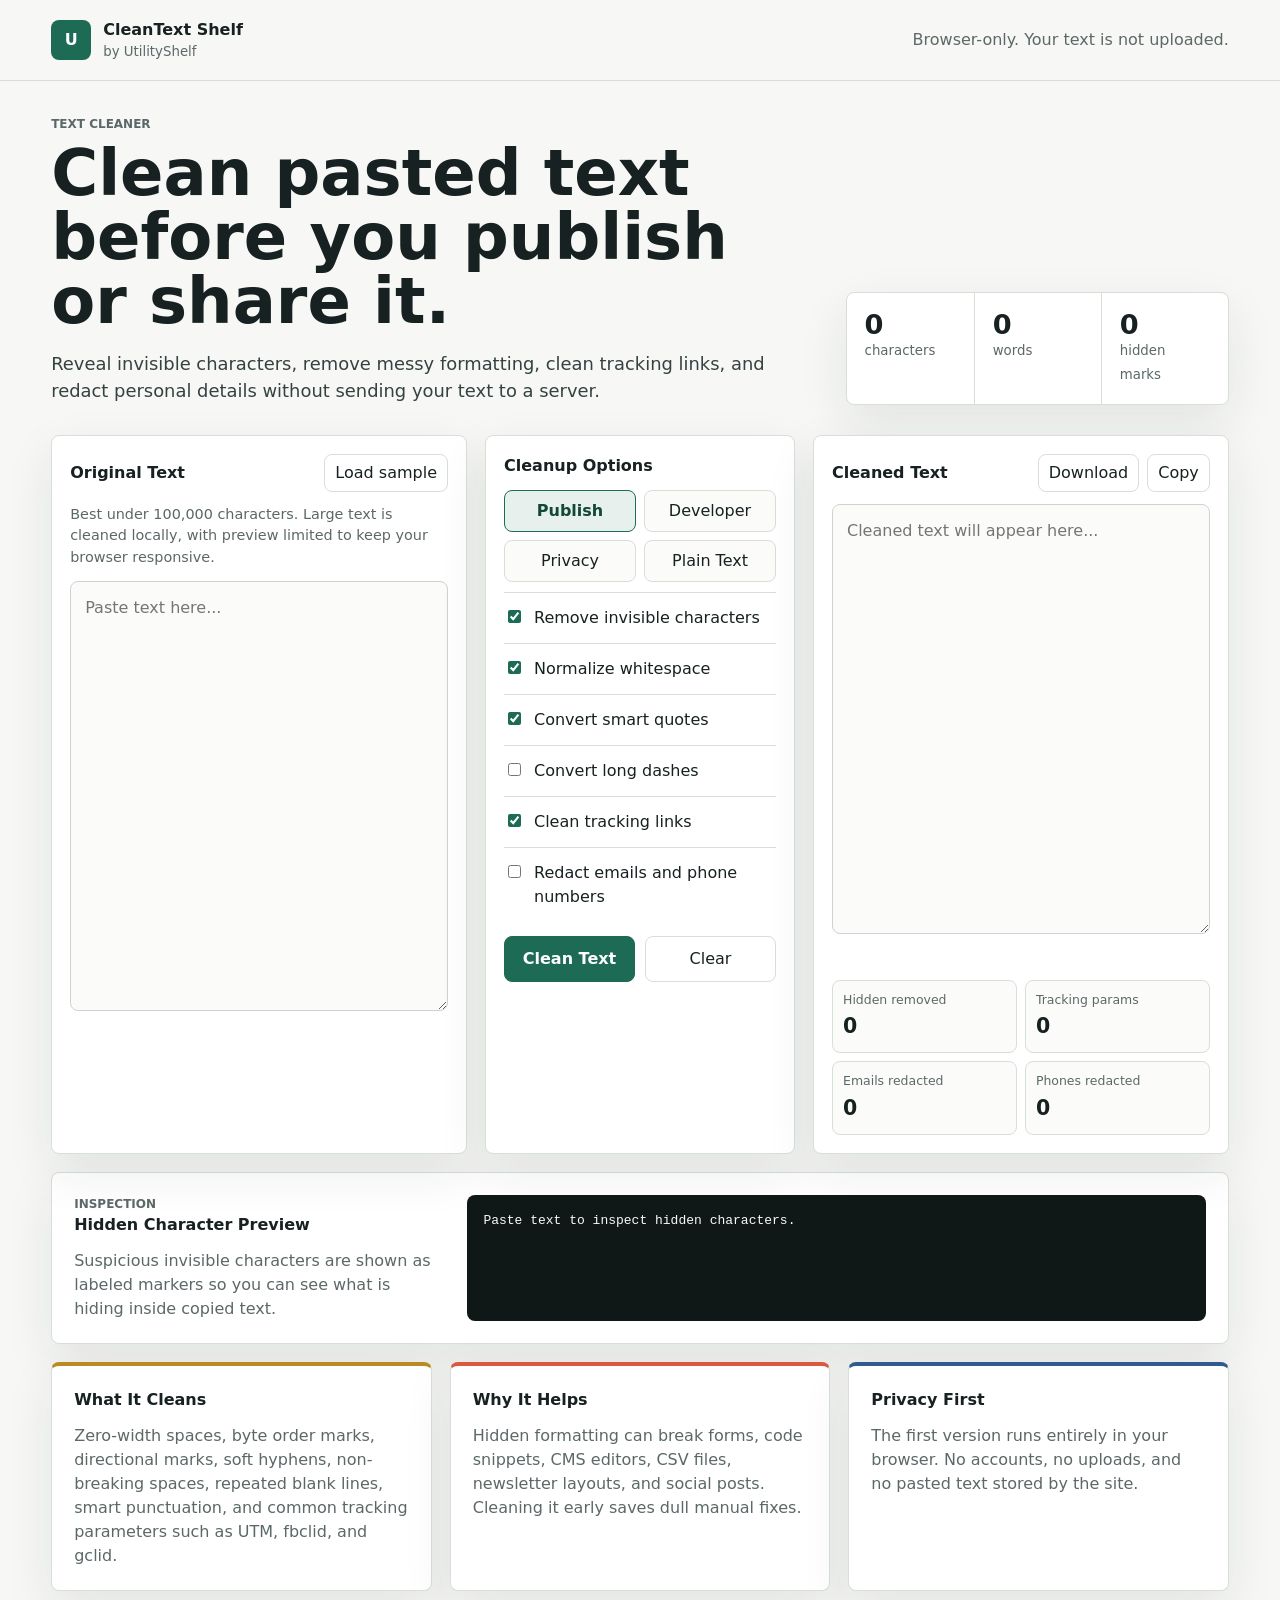
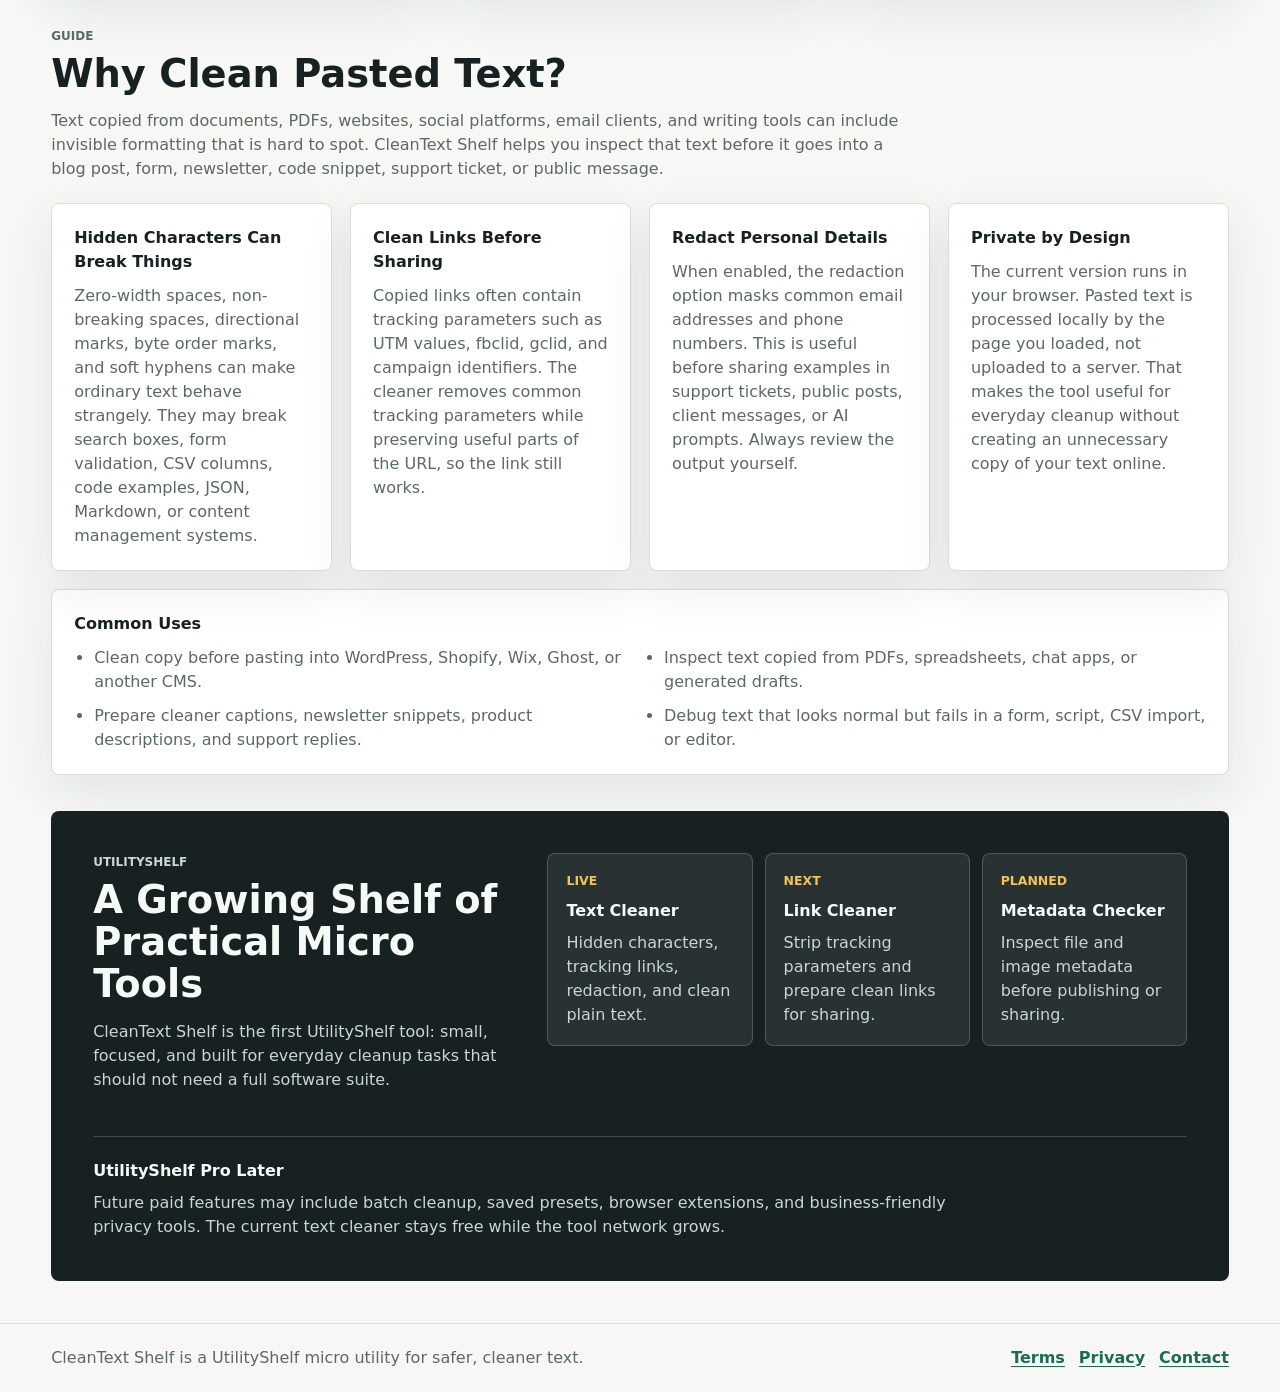
==== index.html @ 7e5d4e1e "Add UtilityShelf Pro teaser" ====
<!doctype html>
<html lang="en">
  <head>
    <meta charset="utf-8">
    <meta name="viewport" content="width=device-width, initial-scale=1">
    <title>CleanText Shelf | Private Text & Clipboard Cleaner</title>
    <meta
      name="description"
      content="Clean hidden characters, messy formatting, tracking links, and sensitive details from pasted text in your browser."
    >
    <meta name="robots" content="index,follow">
    <meta property="og:title" content="CleanText Shelf">
    <meta
      property="og:description"
      content="A private browser-only text cleaner for hidden characters, messy formatting, tracking links, and sensitive details."
    >
    <meta property="og:type" content="website">
    <meta property="og:url" content="https://cleantext-shelf.pages.dev/">
    <link rel="canonical" href="https://cleantext-shelf.pages.dev/">
    <link rel="stylesheet" href="styles.css?v=20260528-public1">
    <script type="application/ld+json">
      {
        "@context": "https://schema.org",
        "@type": "WebApplication",
        "name": "CleanText Shelf",
        "applicationCategory": "ProductivityApplication",
        "operatingSystem": "Any",
        "url": "https://cleantext-shelf.pages.dev/",
        "description": "A browser-only text cleaner for hidden characters, messy formatting, tracking links, and sensitive details.",
        "offers": {
          "@type": "Offer",
          "price": "0",
          "priceCurrency": "GBP"
        },
        "creator": {
          "@type": "Organization",
          "name": "UtilityShelf"
        }
      }
    </script>
  </head>
  <body>
    <header class="site-header">
      <a class="brand" href="#" aria-label="CleanText Shelf home">
        <span class="brand-mark">U</span>
        <span>
          <strong>CleanText Shelf</strong>
          <small>by UtilityShelf</small>
        </span>
      </a>
      <p class="privacy-note">Browser-only. Your text is not uploaded.</p>
    </header>

    <main>
      <section class="tool-intro" aria-labelledby="page-title">
        <div>
          <p class="eyebrow">Text cleaner</p>
          <h1 id="page-title">Clean pasted text before you publish or share it.</h1>
          <p class="lede">
            Reveal invisible characters, remove messy formatting, clean tracking links,
            and redact personal details without sending your text to a server.
          </p>
        </div>
        <div class="quick-stats" aria-label="Text statistics">
          <div>
            <span id="charCount">0</span>
            <small>characters</small>
          </div>
          <div>
            <span id="wordCount">0</span>
            <small>words</small>
          </div>
          <div>
            <span id="hiddenCount">0</span>
            <small>hidden marks</small>
          </div>
        </div>
      </section>

      <section class="workspace" aria-label="Text cleaning workspace">
        <div class="editor-column">
          <div class="panel-heading">
            <h2>Original Text</h2>
            <button class="text-button" id="sampleButton" type="button">Load sample</button>
          </div>
          <p class="limit-note">
            Best under 100,000 characters. Large text is cleaned locally, with preview
            limited to keep your browser responsive.
          </p>
          <textarea
            id="inputText"
            spellcheck="true"
            maxlength="500000"
            placeholder="Paste text here..."
            aria-label="Original text"
          ></textarea>
        </div>

        <form class="options-column" aria-label="Cleanup options">
          <h2>Cleanup Options</h2>
          <div class="preset-group" aria-label="Preset cleanup modes">
            <button class="preset-button active" type="button" data-preset="publish">Publish</button>
            <button class="preset-button" type="button" data-preset="developer">Developer</button>
            <button class="preset-button" type="button" data-preset="privacy">Privacy</button>
            <button class="preset-button" type="button" data-preset="plain">Plain Text</button>
          </div>
          <label>
            <input type="checkbox" id="removeInvisible" checked>
            <span>Remove invisible characters</span>
          </label>
          <label>
            <input type="checkbox" id="normalizeWhitespace" checked>
            <span>Normalize whitespace</span>
          </label>
          <label>
            <input type="checkbox" id="smartQuotes" checked>
            <span>Convert smart quotes</span>
          </label>
          <label>
            <input type="checkbox" id="plainDashes">
            <span>Convert long dashes</span>
          </label>
          <label>
            <input type="checkbox" id="removeTracking" checked>
            <span>Clean tracking links</span>
          </label>
          <label>
            <input type="checkbox" id="redactPersonal">
            <span>Redact emails and phone numbers</span>
          </label>
          <div class="button-row">
            <button class="primary-button" id="cleanButton" type="button">Clean Text</button>
            <button class="ghost-button" id="clearButton" type="button">Clear</button>
          </div>
        </form>

        <div class="editor-column">
          <div class="panel-heading">
            <h2>Cleaned Text</h2>
            <div class="mini-actions">
              <button class="text-button" id="downloadButton" type="button">Download</button>
              <button class="text-button" id="copyButton" type="button">Copy</button>
            </div>
          </div>
          <textarea
            id="outputText"
            readonly
            aria-label="Cleaned text"
            placeholder="Cleaned text will appear here..."
          ></textarea>
          <p class="status" id="statusMessage" role="status" aria-live="polite"></p>
          <dl class="summary" aria-label="Cleanup summary">
            <div>
              <dt>Hidden removed</dt>
              <dd id="summaryHidden">0</dd>
            </div>
            <div>
              <dt>Tracking params</dt>
              <dd id="summaryTracking">0</dd>
            </div>
            <div>
              <dt>Emails redacted</dt>
              <dd id="summaryEmails">0</dd>
            </div>
            <div>
              <dt>Phones redacted</dt>
              <dd id="summaryPhones">0</dd>
            </div>
          </dl>
        </div>
      </section>

      <section class="inspection" aria-labelledby="inspection-title">
        <div>
          <p class="eyebrow">Inspection</p>
          <h2 id="inspection-title">Hidden Character Preview</h2>
          <p>
            Suspicious invisible characters are shown as labeled markers so you can see
            what is hiding inside copied text.
          </p>
        </div>
        <pre id="preview" aria-label="Hidden character preview"></pre>
      </section>

      <section class="reference" aria-label="Useful notes">
        <article>
          <h2>What It Cleans</h2>
          <p>
            Zero-width spaces, byte order marks, directional marks, soft hyphens,
            non-breaking spaces, repeated blank lines, smart punctuation, and common
            tracking parameters such as UTM, fbclid, and gclid.
          </p>
        </article>
        <article>
          <h2>Why It Helps</h2>
          <p>
            Hidden formatting can break forms, code snippets, CMS editors, CSV files,
            newsletter layouts, and social posts. Cleaning it early saves dull manual fixes.
          </p>
        </article>
        <article>
          <h2>Privacy First</h2>
          <p>
            The first version runs entirely in your browser. No accounts, no uploads,
            and no pasted text stored by the site.
          </p>
        </article>
      </section>

      <section class="content-guide" aria-labelledby="guide-title">
        <div class="guide-intro">
          <p class="eyebrow">Guide</p>
          <h2 id="guide-title">Why Clean Pasted Text?</h2>
          <p>
            Text copied from documents, PDFs, websites, social platforms, email clients,
            and writing tools can include invisible formatting that is hard to spot.
            CleanText Shelf helps you inspect that text before it goes into a blog post,
            form, newsletter, code snippet, support ticket, or public message.
          </p>
        </div>

        <div class="guide-grid">
          <article>
            <h3>Hidden Characters Can Break Things</h3>
            <p>
              Zero-width spaces, non-breaking spaces, directional marks, byte order marks,
              and soft hyphens can make ordinary text behave strangely. They may break
              search boxes, form validation, CSV columns, code examples, JSON, Markdown,
              or content management systems.
            </p>
          </article>
          <article>
            <h3>Clean Links Before Sharing</h3>
            <p>
              Copied links often contain tracking parameters such as UTM values, fbclid,
              gclid, and campaign identifiers. The cleaner removes common tracking
              parameters while preserving useful parts of the URL, so the link still works.
            </p>
          </article>
          <article>
            <h3>Redact Personal Details</h3>
            <p>
              When enabled, the redaction option masks common email addresses and phone
              numbers. This is useful before sharing examples in support tickets, public
              posts, client messages, or AI prompts. Always review the output yourself.
            </p>
          </article>
          <article>
            <h3>Private by Design</h3>
            <p>
              The current version runs in your browser. Pasted text is processed locally
              by the page you loaded, not uploaded to a server. That makes the tool useful
              for everyday cleanup without creating an unnecessary copy of your text online.
            </p>
          </article>
        </div>

        <div class="use-cases" aria-label="Common uses">
          <h3>Common Uses</h3>
          <ul>
            <li>Clean copy before pasting into WordPress, Shopify, Wix, Ghost, or another CMS.</li>
            <li>Inspect text copied from PDFs, spreadsheets, chat apps, or generated drafts.</li>
            <li>Prepare cleaner captions, newsletter snippets, product descriptions, and support replies.</li>
            <li>Debug text that looks normal but fails in a form, script, CSV import, or editor.</li>
          </ul>
        </div>
      </section>

      <section class="shelf-teaser" aria-labelledby="shelf-title">
        <div>
          <p class="eyebrow">UtilityShelf</p>
          <h2 id="shelf-title">A Growing Shelf of Practical Micro Tools</h2>
          <p>
            CleanText Shelf is the first UtilityShelf tool: small, focused, and built
            for everyday cleanup tasks that should not need a full software suite.
          </p>
        </div>
        <div class="tool-roadmap" aria-label="UtilityShelf tool roadmap">
          <article>
            <span>Live</span>
            <h3>Text Cleaner</h3>
            <p>Hidden characters, tracking links, redaction, and clean plain text.</p>
          </article>
          <article>
            <span>Next</span>
            <h3>Link Cleaner</h3>
            <p>Strip tracking parameters and prepare clean links for sharing.</p>
          </article>
          <article>
            <span>Planned</span>
            <h3>Metadata Checker</h3>
            <p>Inspect file and image metadata before publishing or sharing.</p>
          </article>
        </div>
        <div class="pro-note">
          <h3>UtilityShelf Pro Later</h3>
          <p>
            Future paid features may include batch cleanup, saved presets, browser
            extensions, and business-friendly privacy tools. The current text cleaner
            stays free while the tool network grows.
          </p>
        </div>
      </section>
    </main>

    <footer>
      <div class="footer-inner">
        <p>CleanText Shelf is a UtilityShelf micro utility for safer, cleaner text.</p>
        <nav aria-label="Site policies">
          <a href="terms.html">Terms</a>
          <a href="privacy.html">Privacy</a>
          <a href="contact.html">Contact</a>
        </nav>
      </div>
    </footer>

    <script src="app.js?v=20260528-public1"></script>
  </body>
</html>
---- styles.css ----
:root {
  color-scheme: light;
  --ink: #172121;
  --muted: #5c6868;
  --paper: #f7f8f5;
  --panel: #ffffff;
  --line: #d8ded8;
  --green: #1d6b55;
  --green-dark: #124838;
  --coral: #d85b3f;
  --gold: #b98b22;
  --blue: #315b8f;
  --shadow: 0 18px 50px rgba(23, 33, 33, 0.09);
}

* {
  box-sizing: border-box;
}

body {
  margin: 0;
  background: var(--paper);
  color: var(--ink);
  font-family: Inter, ui-sans-serif, system-ui, -apple-system, BlinkMacSystemFont, "Segoe UI", sans-serif;
  line-height: 1.5;
}

button,
textarea,
input {
  font: inherit;
}

button {
  cursor: pointer;
}

.site-header {
  align-items: center;
  border-bottom: 1px solid var(--line);
  display: flex;
  gap: 24px;
  justify-content: space-between;
  padding: 18px clamp(18px, 4vw, 56px);
}

.brand {
  align-items: center;
  color: inherit;
  display: inline-flex;
  gap: 12px;
  text-decoration: none;
}

.brand-mark {
  align-items: center;
  background: var(--green);
  border-radius: 8px;
  color: white;
  display: inline-flex;
  font-weight: 800;
  height: 40px;
  justify-content: center;
  width: 40px;
}

.brand strong,
.brand small {
  display: block;
}

.brand small,
.privacy-note,
.eyebrow,
.quick-stats small,
.limit-note,
footer {
  color: var(--muted);
}

.privacy-note {
  margin: 0;
}

main {
  margin: 0 auto;
  max-width: 1480px;
  padding: 34px clamp(18px, 4vw, 56px) 42px;
}

.tool-intro {
  align-items: end;
  display: grid;
  gap: 28px;
  grid-template-columns: minmax(0, 1.5fr) minmax(280px, 0.75fr);
  margin-bottom: 30px;
}

.eyebrow {
  font-size: 0.75rem;
  font-weight: 800;
  letter-spacing: 0;
  margin: 0 0 8px;
  text-transform: uppercase;
}

h1,
h2,
p {
  margin-top: 0;
}

h1 {
  font-size: clamp(2rem, 5vw, 4.6rem);
  line-height: 1;
  margin-bottom: 18px;
  max-width: 980px;
}

h2 {
  font-size: 1rem;
  margin-bottom: 12px;
}

.lede {
  color: #354242;
  font-size: 1.12rem;
  margin-bottom: 0;
  max-width: 820px;
}

.quick-stats {
  background: var(--panel);
  border: 1px solid var(--line);
  border-radius: 8px;
  box-shadow: var(--shadow);
  display: grid;
  grid-template-columns: repeat(3, 1fr);
  overflow: hidden;
}

.quick-stats div {
  min-width: 0;
  padding: 18px;
}

.quick-stats div + div {
  border-left: 1px solid var(--line);
}

.quick-stats span {
  display: block;
  font-size: 1.7rem;
  font-weight: 800;
  line-height: 1;
}

.workspace {
  display: grid;
  gap: 18px;
  grid-template-columns: minmax(260px, 1fr) minmax(240px, 310px) minmax(260px, 1fr);
}

.editor-column,
.options-column,
.inspection,
.reference article {
  background: var(--panel);
  border: 1px solid var(--line);
  border-radius: 8px;
  box-shadow: var(--shadow);
}

.editor-column,
.options-column {
  min-width: 0;
  padding: 18px;
}

.panel-heading {
  align-items: center;
  display: flex;
  justify-content: space-between;
  gap: 12px;
  margin-bottom: 12px;
}

.mini-actions {
  display: flex;
  gap: 8px;
}

.panel-heading h2 {
  margin-bottom: 0;
}

.limit-note {
  font-size: 0.9rem;
  margin-bottom: 12px;
}

textarea {
  background: #fbfcfa;
  border: 1px solid #cbd4ce;
  border-radius: 8px;
  color: var(--ink);
  display: block;
  min-height: 430px;
  outline: none;
  padding: 14px;
  resize: vertical;
  width: 100%;
}

textarea:focus {
  border-color: var(--green);
  box-shadow: 0 0 0 3px rgba(29, 107, 85, 0.16);
}

.options-column label {
  align-items: start;
  border-top: 1px solid var(--line);
  display: flex;
  gap: 10px;
  padding: 13px 0;
}

.preset-group {
  display: grid;
  gap: 8px;
  grid-template-columns: repeat(2, minmax(0, 1fr));
  margin-bottom: 10px;
}

.preset-button {
  background: #fbfcfa;
  border: 1px solid var(--line);
  border-radius: 8px;
  color: var(--ink);
  min-height: 40px;
  padding: 8px 10px;
}

.preset-button.active {
  background: rgba(29, 107, 85, 0.1);
  border-color: var(--green);
  color: var(--green-dark);
  font-weight: 800;
}

.options-column input {
  accent-color: var(--green);
  margin-top: 4px;
}

.button-row {
  display: grid;
  gap: 10px;
  grid-template-columns: 1fr 1fr;
  margin-top: 14px;
}

.primary-button,
.ghost-button,
.text-button {
  border-radius: 8px;
  min-height: 42px;
  padding: 10px 14px;
}

.primary-button {
  background: var(--green);
  border: 1px solid var(--green);
  color: white;
  font-weight: 800;
}

.primary-button:hover {
  background: var(--green-dark);
}

.ghost-button,
.text-button {
  background: white;
  border: 1px solid var(--line);
  color: var(--ink);
}

.text-button {
  min-height: 34px;
  padding: 6px 10px;
}

.status {
  color: var(--green);
  min-height: 24px;
  margin: 10px 0 0;
}

.status.warning {
  color: var(--coral);
}

.summary {
  display: grid;
  gap: 8px;
  grid-template-columns: repeat(2, minmax(0, 1fr));
  margin: 12px 0 0;
}

.summary div {
  background: #fbfcfa;
  border: 1px solid var(--line);
  border-radius: 8px;
  padding: 10px;
}

.summary dt {
  color: var(--muted);
  font-size: 0.78rem;
}

.summary dd {
  font-size: 1.28rem;
  font-weight: 800;
  margin: 2px 0 0;
}

.inspection {
  display: grid;
  gap: 24px;
  grid-template-columns: minmax(220px, 0.5fr) minmax(0, 1fr);
  margin-top: 18px;
  padding: 22px;
}

.inspection p {
  color: var(--muted);
  margin-bottom: 0;
}

pre {
  background: #101817;
  border-radius: 8px;
  color: #f5faf6;
  margin: 0;
  min-height: 120px;
  overflow: auto;
  padding: 16px;
  white-space: pre-wrap;
  word-break: break-word;
}

.marker {
  background: rgba(216, 91, 63, 0.22);
  border: 1px solid rgba(216, 91, 63, 0.7);
  border-radius: 5px;
  color: #ffd3ca;
  display: inline-block;
  font-size: 0.76rem;
  font-weight: 800;
  margin: 0 2px;
  padding: 0 5px;
}

.reference {
  display: grid;
  gap: 18px;
  grid-template-columns: repeat(3, 1fr);
  margin-top: 18px;
}

.reference article {
  padding: 22px;
}

.reference article:nth-child(2) {
  border-top: 4px solid var(--coral);
}

.reference article:nth-child(3) {
  border-top: 4px solid var(--blue);
}

.reference article:first-child {
  border-top: 4px solid var(--gold);
}

.reference p {
  color: var(--muted);
  margin-bottom: 0;
}

.content-guide {
  margin-top: 36px;
}

.guide-intro {
  max-width: 850px;
}

.guide-intro h2 {
  font-size: clamp(1.7rem, 3vw, 2.55rem);
  line-height: 1.1;
  margin-bottom: 14px;
}

.guide-intro p,
.guide-grid p,
.use-cases li {
  color: var(--muted);
}

.guide-grid {
  display: grid;
  gap: 18px;
  grid-template-columns: repeat(4, 1fr);
  margin-top: 22px;
}

.guide-grid article,
.use-cases {
  background: var(--panel);
  border: 1px solid var(--line);
  border-radius: 8px;
  box-shadow: var(--shadow);
  padding: 22px;
}

.guide-grid h3,
.use-cases h3 {
  font-size: 1rem;
  margin: 0 0 10px;
}

.guide-grid p {
  margin-bottom: 0;
}

.use-cases {
  margin-top: 18px;
}

.use-cases ul {
  display: grid;
  gap: 10px 28px;
  grid-template-columns: repeat(2, minmax(0, 1fr));
  margin: 0;
  padding-left: 20px;
}

.shelf-teaser {
  align-items: start;
  background: var(--ink);
  border-radius: 8px;
  color: #f5faf6;
  display: grid;
  gap: 28px;
  grid-template-columns: minmax(250px, 0.8fr) minmax(0, 1.2fr);
  margin-top: 36px;
  padding: clamp(24px, 5vw, 42px);
}

.shelf-teaser .eyebrow,
.shelf-teaser p {
  color: #c8d7d0;
}

.shelf-teaser h2 {
  font-size: clamp(1.7rem, 3vw, 2.45rem);
  line-height: 1.1;
  margin-bottom: 14px;
}

.tool-roadmap {
  display: grid;
  gap: 12px;
  grid-template-columns: repeat(3, minmax(0, 1fr));
}

.tool-roadmap article {
  background: rgba(255, 255, 255, 0.08);
  border: 1px solid rgba(255, 255, 255, 0.18);
  border-radius: 8px;
  padding: 18px;
}

.tool-roadmap span {
  color: #f0c35a;
  display: block;
  font-size: 0.78rem;
  font-weight: 800;
  margin-bottom: 8px;
  text-transform: uppercase;
}

.tool-roadmap h3 {
  font-size: 1rem;
  margin: 0 0 8px;
}

.tool-roadmap p {
  margin-bottom: 0;
}

.pro-note {
  border-top: 1px solid rgba(255, 255, 255, 0.18);
  grid-column: 1 / -1;
  padding-top: 22px;
}

.pro-note h3 {
  font-size: 1rem;
  margin: 0 0 8px;
}

.pro-note p {
  margin-bottom: 0;
  max-width: 900px;
}

footer {
  border-top: 1px solid var(--line);
  padding: 22px clamp(18px, 4vw, 56px);
}

.footer-inner {
  align-items: center;
  display: flex;
  gap: 18px;
  justify-content: space-between;
  margin: 0 auto;
  max-width: 1480px;
}

footer p {
  margin: 0;
}

footer nav {
  display: flex;
  flex-wrap: wrap;
  gap: 14px;
}

footer a,
.policy-page a {
  color: var(--green);
  font-weight: 700;
  text-decoration-thickness: 1px;
  text-underline-offset: 3px;
}

.policy-page {
  max-width: 920px;
}

.policy-page article {
  background: var(--panel);
  border: 1px solid var(--line);
  border-radius: 8px;
  box-shadow: var(--shadow);
  padding: clamp(20px, 4vw, 38px);
}

.policy-page h1 {
  font-size: clamp(2rem, 4vw, 3.4rem);
}

.policy-page h2 {
  font-size: 1.15rem;
  margin-top: 28px;
}

.policy-page li + li {
  margin-top: 8px;
}

@media (max-width: 1080px) {
  .tool-intro,
  .workspace,
  .inspection,
  .reference,
  .guide-grid,
  .use-cases ul,
  .shelf-teaser,
  .tool-roadmap {
    grid-template-columns: 1fr;
  }

  textarea {
    min-height: 310px;
  }
}

@media (max-width: 620px) {
  .site-header {
    align-items: flex-start;
    flex-direction: column;
    gap: 12px;
  }

  main {
    padding-top: 24px;
  }

  h1 {
    font-size: 2.25rem;
  }

  .quick-stats {
    grid-template-columns: 1fr;
  }

  .quick-stats div + div {
    border-left: 0;
    border-top: 1px solid var(--line);
  }

  .button-row {
    grid-template-columns: 1fr;
  }

  .footer-inner {
    align-items: flex-start;
    flex-direction: column;
  }
}
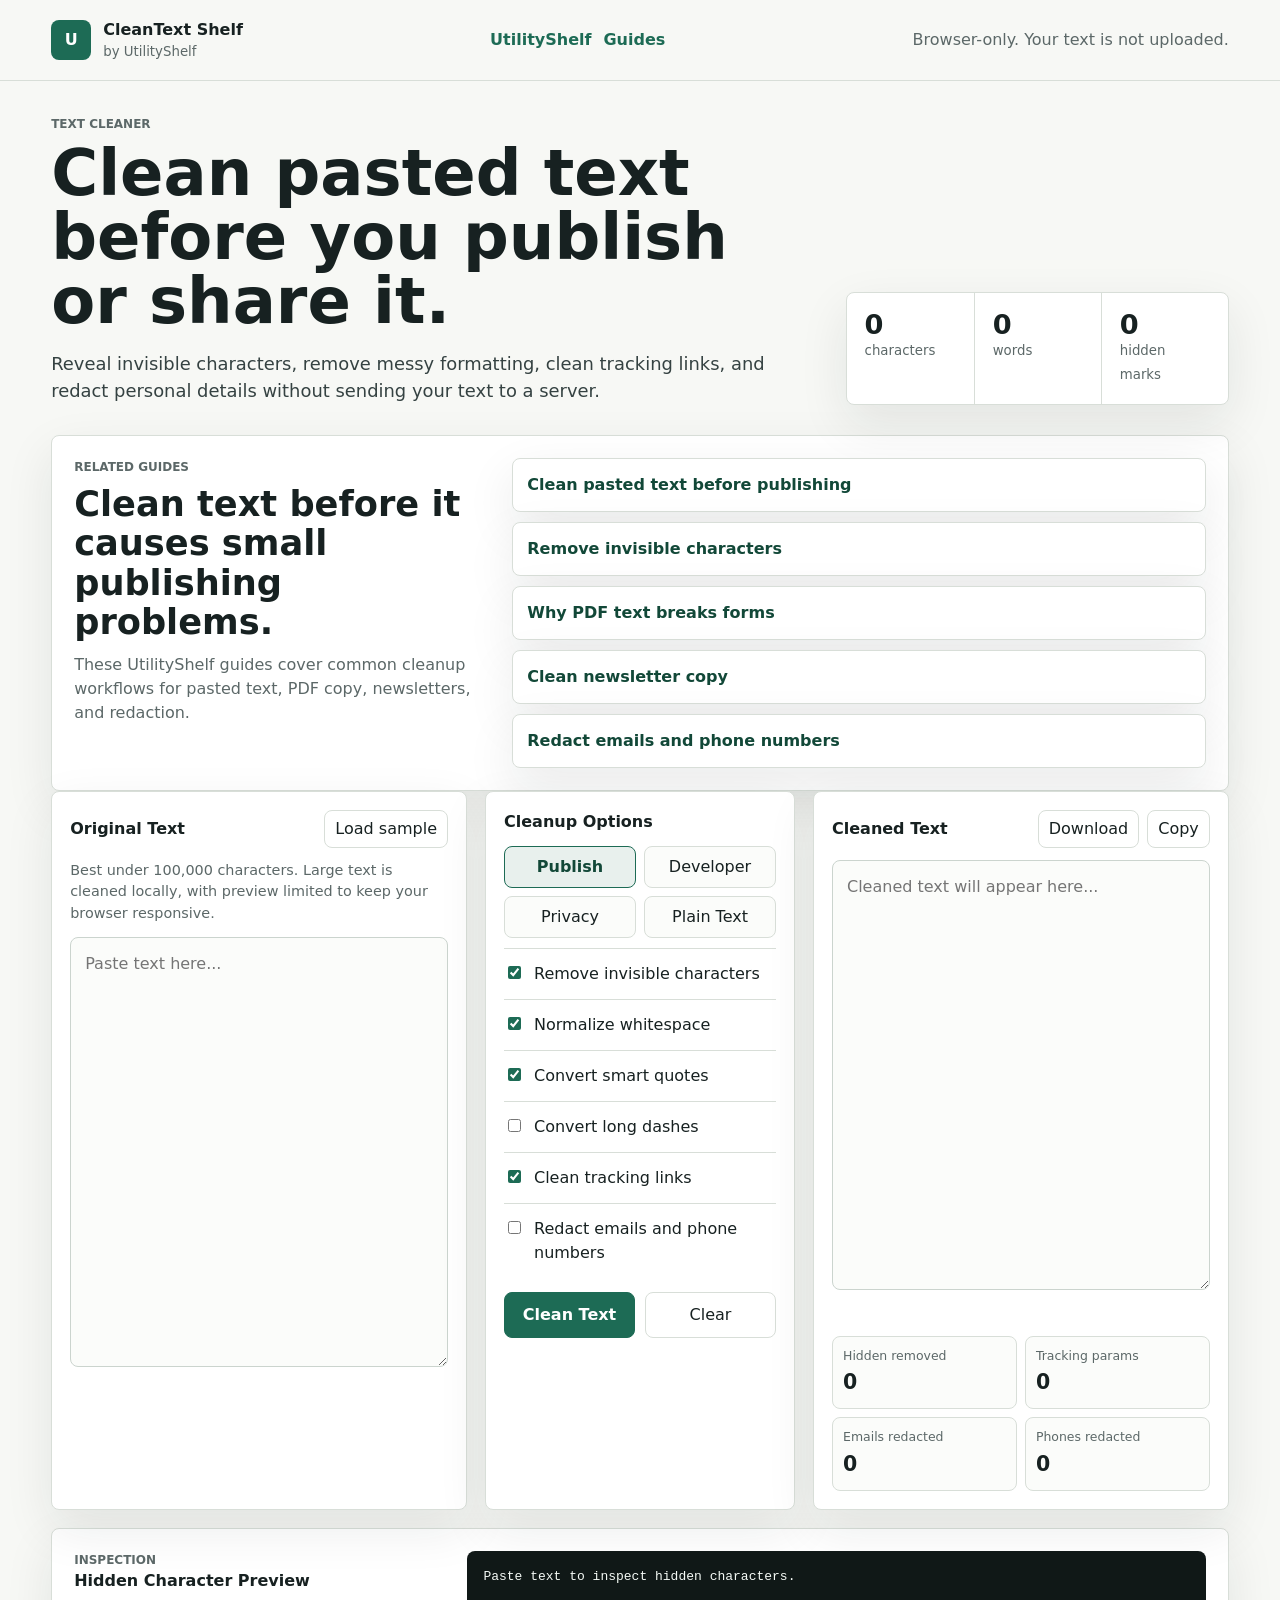
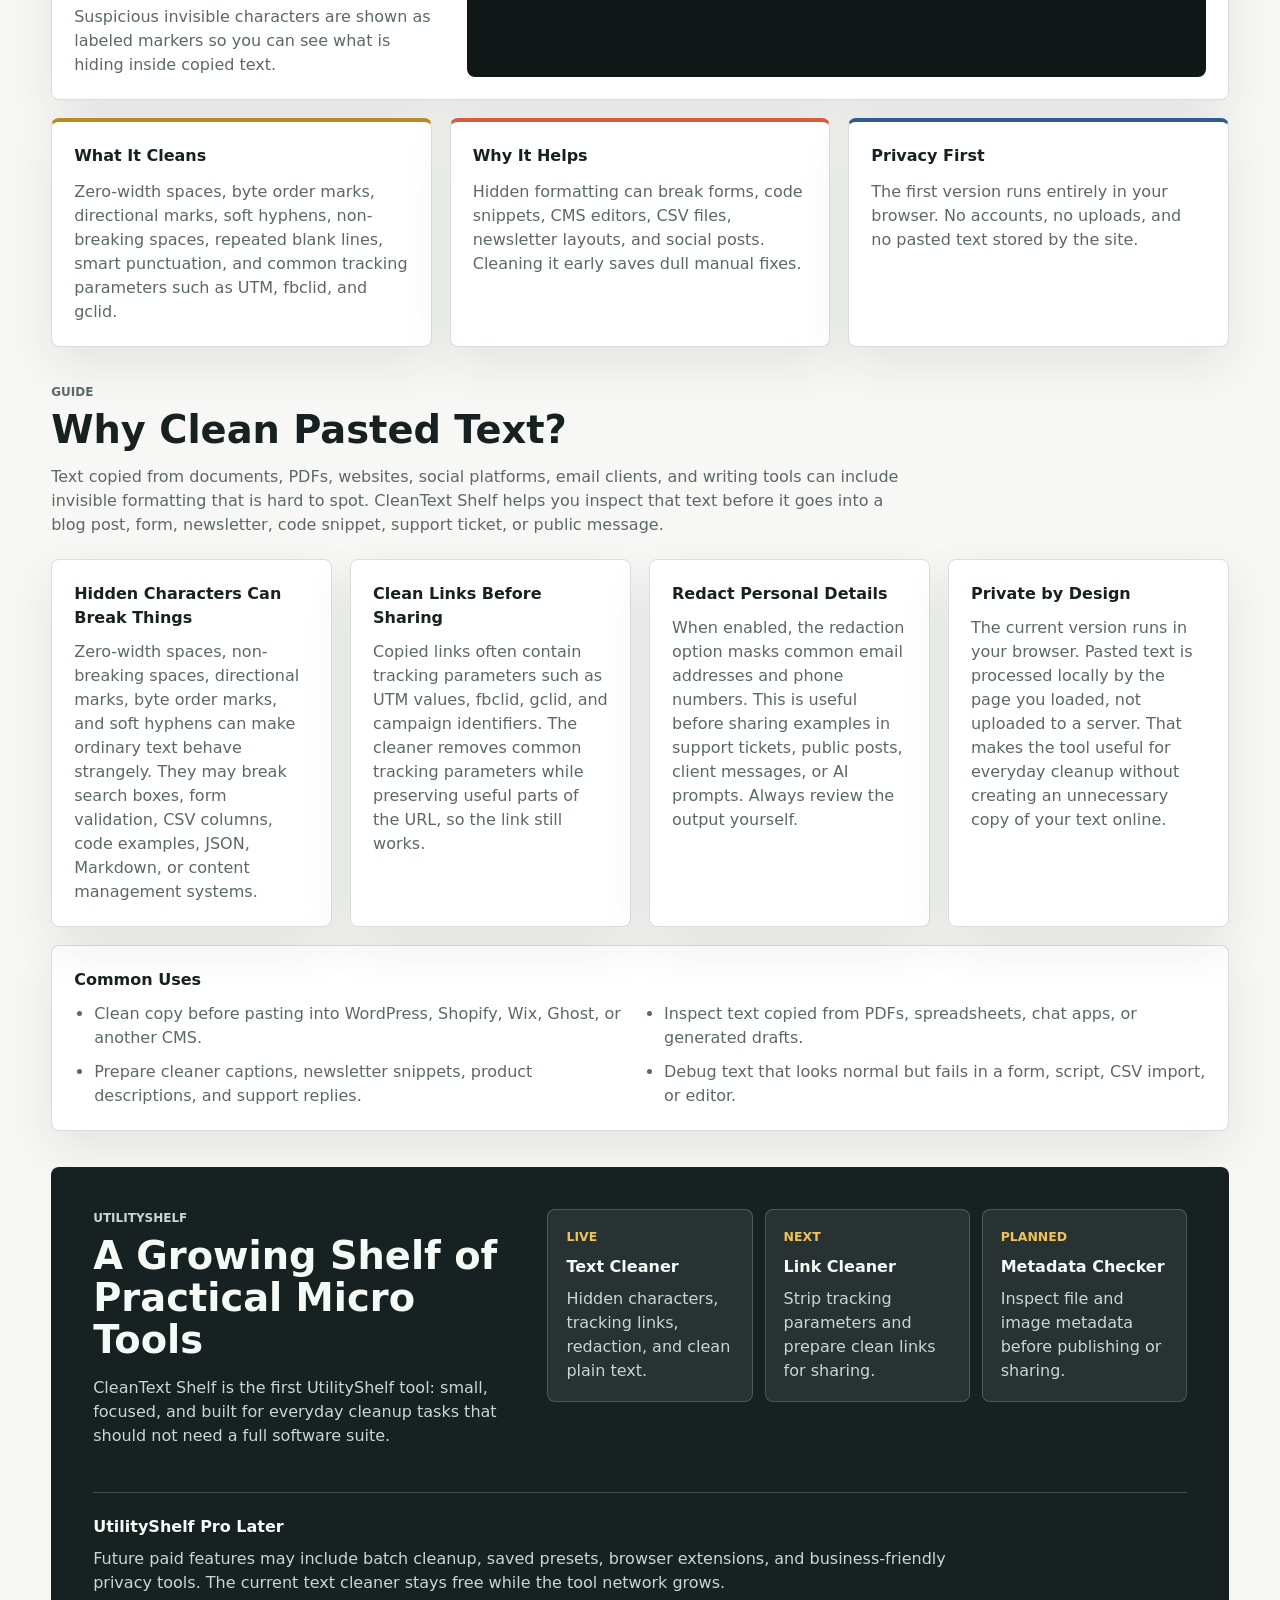
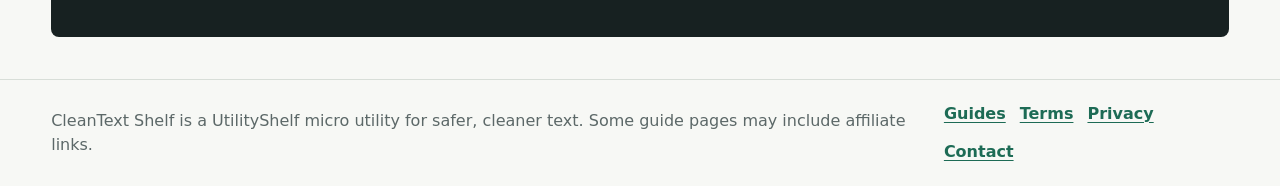
==== commit e7a19058: "Sync production content and deployment docs" ====
--- a/index.html
+++ b/index.html
@@ -15,8 +15,8 @@
       content="A private browser-only text cleaner for hidden characters, messy formatting, tracking links, and sensitive details."
     >
     <meta property="og:type" content="website">
-    <meta property="og:url" content="https://cleantext-shelf.pages.dev/">
-    <link rel="canonical" href="https://cleantext-shelf.pages.dev/">
+    <meta property="og:url" content="https://cleantext.utilityshelf.site/">
+    <link rel="canonical" href="https://cleantext.utilityshelf.site/">
     <link rel="stylesheet" href="styles.css?v=20260528-public1">
     <script type="application/ld+json">
       {
@@ -25,7 +25,7 @@
         "name": "CleanText Shelf",
         "applicationCategory": "ProductivityApplication",
         "operatingSystem": "Any",
-        "url": "https://cleantext-shelf.pages.dev/",
+        "url": "https://cleantext.utilityshelf.site/",
         "description": "A browser-only text cleaner for hidden characters, messy formatting, tracking links, and sensitive details.",
         "offers": {
           "@type": "Offer",
@@ -48,6 +48,10 @@
           <small>by UtilityShelf</small>
         </span>
       </a>
+      <nav aria-label="Main">
+        <a href="https://utilityshelf.site/">UtilityShelf</a>
+        <a href="https://utilityshelf.site/guides.html">Guides</a>
+      </nav>
       <p class="privacy-note">Browser-only. Your text is not uploaded.</p>
     </header>
 
@@ -74,6 +78,24 @@
             <span id="hiddenCount">0</span>
             <small>hidden marks</small>
           </div>
+        </div>
+      </section>
+
+      <section class="guide-links" aria-labelledby="guide-links-title">
+        <div>
+          <p class="eyebrow">Related guides</p>
+          <h2 id="guide-links-title">Clean text before it causes small publishing problems.</h2>
+          <p>
+            These UtilityShelf guides cover common cleanup workflows for pasted text,
+            PDF copy, newsletters, and redaction.
+          </p>
+        </div>
+        <div class="guide-link-grid">
+          <a href="https://utilityshelf.site/guides/clean-pasted-text-before-publishing.html">Clean pasted text before publishing</a>
+          <a href="https://utilityshelf.site/guides/remove-invisible-characters.html">Remove invisible characters</a>
+          <a href="https://utilityshelf.site/guides/why-pdf-text-breaks-forms.html">Why PDF text breaks forms</a>
+          <a href="https://utilityshelf.site/guides/clean-newsletter-copy.html">Clean newsletter copy</a>
+          <a href="https://utilityshelf.site/guides/redact-emails-phone-numbers.html">Redact emails and phone numbers</a>
         </div>
       </section>
 
@@ -305,8 +327,9 @@
 
     <footer>
       <div class="footer-inner">
-        <p>CleanText Shelf is a UtilityShelf micro utility for safer, cleaner text.</p>
+        <p>CleanText Shelf is a UtilityShelf micro utility for safer, cleaner text. Some guide pages may include affiliate links.</p>
         <nav aria-label="Site policies">
+          <a href="https://utilityshelf.site/guides.html">Guides</a>
           <a href="terms.html">Terms</a>
           <a href="privacy.html">Privacy</a>
           <a href="contact.html">Contact</a>
@@ -315,5 +338,8 @@
     </footer>
 
     <script src="app.js?v=20260528-public1"></script>
+    <!-- Cloudflare Web Analytics -->
+    <script defer src="https://static.cloudflareinsights.com/beacon.min.js" data-cf-beacon='{"token": "3e1d2fabaec44a4ca72c26043b359f2e"}'></script>
+    <!-- End Cloudflare Web Analytics -->
   </body>
 </html>
--- a/styles.css
+++ b/styles.css
@@ -82,6 +82,18 @@
   margin: 0;
 }
 
+.site-header nav {
+  display: flex;
+  flex-wrap: wrap;
+  gap: 12px;
+}
+
+.site-header nav a {
+  color: var(--green);
+  font-weight: 800;
+  text-decoration: none;
+}
+
 main {
   margin: 0 auto;
   max-width: 1480px;
@@ -164,7 +176,9 @@
 .editor-column,
 .options-column,
 .inspection,
-.reference article {
+.reference article,
+.guide-links,
+.guide-link-grid a {
   background: var(--panel);
   border: 1px solid var(--line);
   border-radius: 8px;
@@ -391,6 +405,35 @@
   margin-bottom: 0;
 }
 
+.guide-links {
+  display: grid;
+  gap: 22px;
+  grid-template-columns: minmax(240px, 0.75fr) minmax(0, 1.25fr);
+  margin-top: 18px;
+  padding: 22px;
+}
+
+.guide-links h2 {
+  font-size: clamp(1.5rem, 3vw, 2.2rem);
+  line-height: 1.12;
+}
+
+.guide-links p {
+  color: var(--muted);
+}
+
+.guide-link-grid {
+  display: grid;
+  gap: 10px;
+}
+
+.guide-link-grid a {
+  color: var(--green-dark);
+  font-weight: 800;
+  padding: 14px;
+  text-decoration: none;
+}
+
 .content-guide {
   margin-top: 36px;
 }
@@ -581,6 +624,7 @@
   .workspace,
   .inspection,
   .reference,
+  .guide-links,
   .guide-grid,
   .use-cases ul,
   .shelf-teaser,
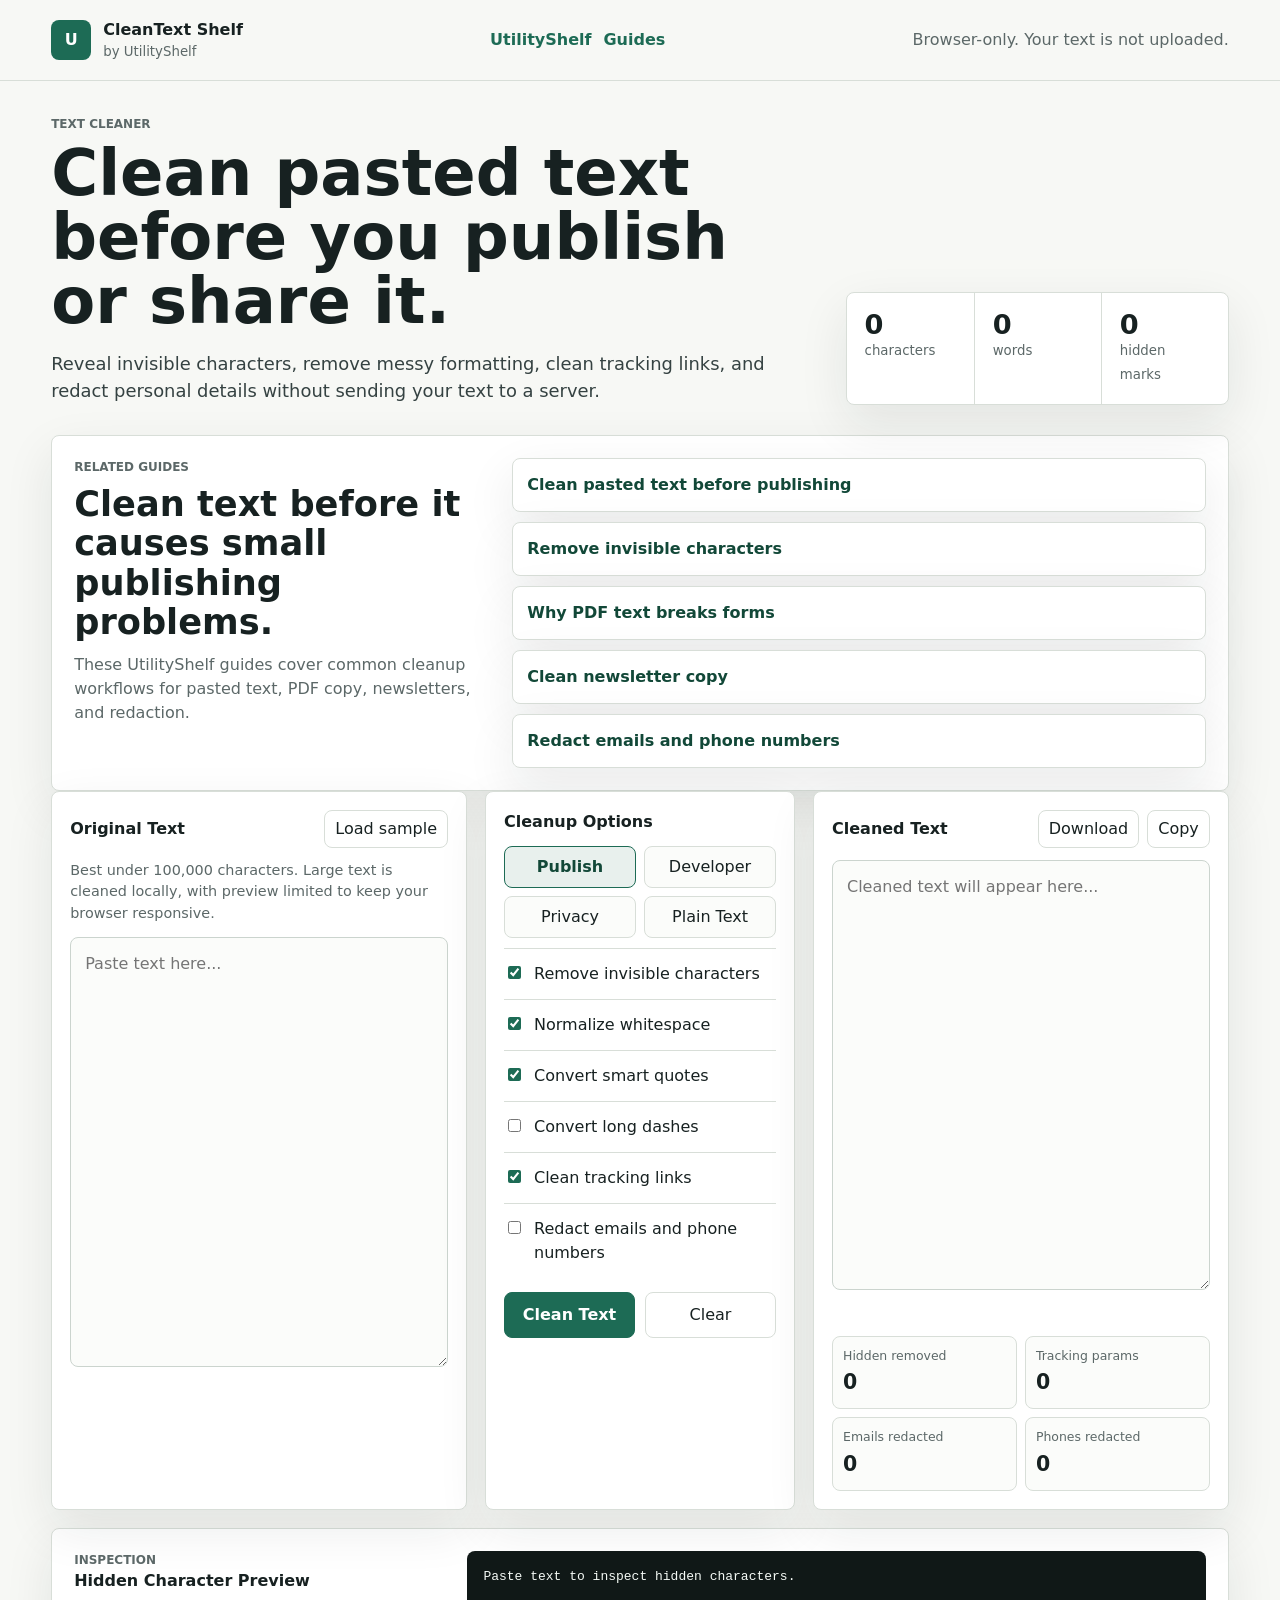
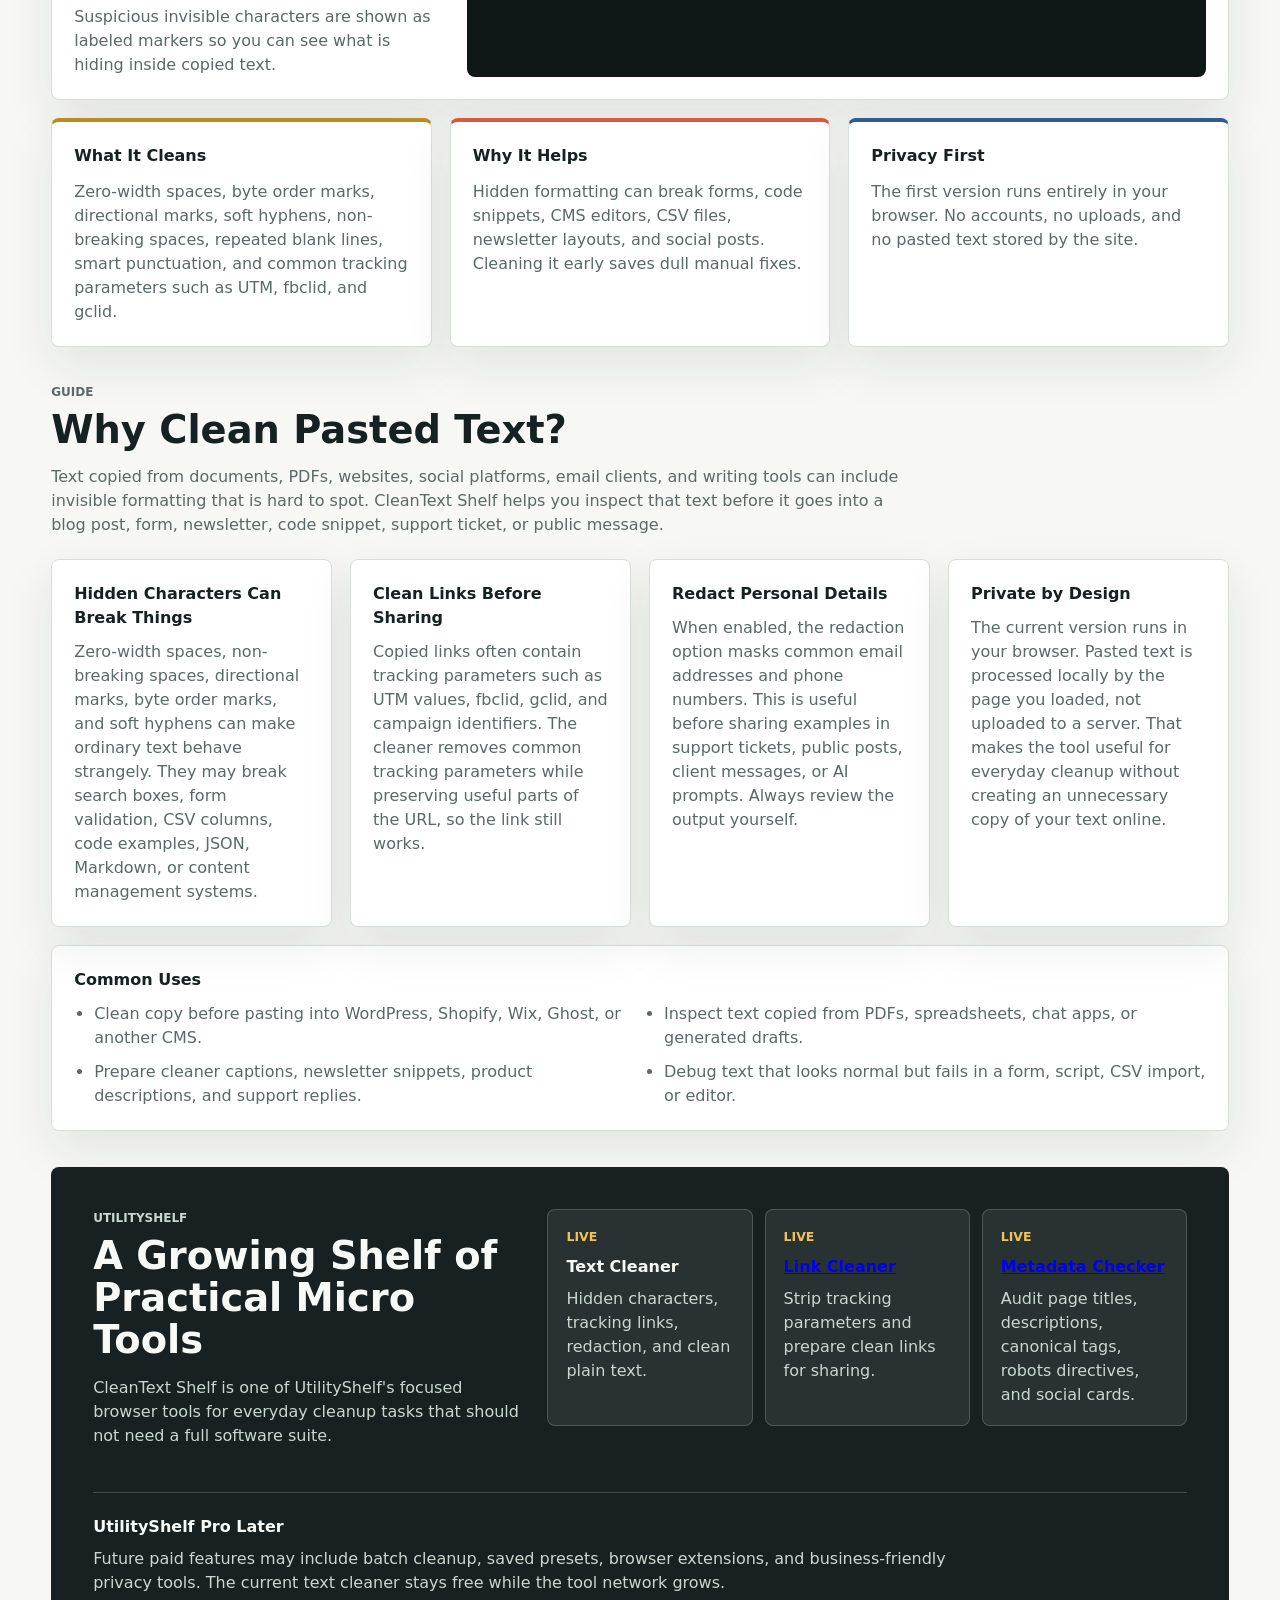
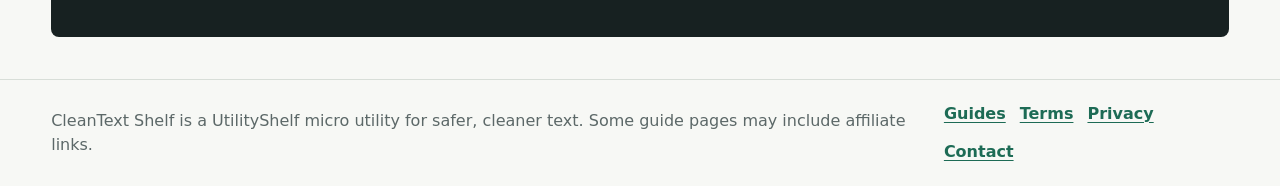
==== commit e4af6a2a: "Correct live tool listings and descriptions" ====
--- a/index.html
+++ b/index.html
@@ -50,7 +50,7 @@
       </a>
       <nav aria-label="Main">
         <a href="https://utilityshelf.site/">UtilityShelf</a>
-        <a href="https://utilityshelf.site/guides.html">Guides</a>
+        <a href="https://utilityshelf.site/guides">Guides</a>
       </nav>
       <p class="privacy-note">Browser-only. Your text is not uploaded.</p>
     </header>
@@ -91,11 +91,11 @@
           </p>
         </div>
         <div class="guide-link-grid">
-          <a href="https://utilityshelf.site/guides/clean-pasted-text-before-publishing.html">Clean pasted text before publishing</a>
-          <a href="https://utilityshelf.site/guides/remove-invisible-characters.html">Remove invisible characters</a>
-          <a href="https://utilityshelf.site/guides/why-pdf-text-breaks-forms.html">Why PDF text breaks forms</a>
-          <a href="https://utilityshelf.site/guides/clean-newsletter-copy.html">Clean newsletter copy</a>
-          <a href="https://utilityshelf.site/guides/redact-emails-phone-numbers.html">Redact emails and phone numbers</a>
+          <a href="https://utilityshelf.site/guides/clean-pasted-text-before-publishing">Clean pasted text before publishing</a>
+          <a href="https://utilityshelf.site/guides/remove-invisible-characters">Remove invisible characters</a>
+          <a href="https://utilityshelf.site/guides/why-pdf-text-breaks-forms">Why PDF text breaks forms</a>
+          <a href="https://utilityshelf.site/guides/clean-newsletter-copy">Clean newsletter copy</a>
+          <a href="https://utilityshelf.site/guides/redact-emails-phone-numbers">Redact emails and phone numbers</a>
         </div>
       </section>
 
@@ -293,25 +293,25 @@
           <p class="eyebrow">UtilityShelf</p>
           <h2 id="shelf-title">A Growing Shelf of Practical Micro Tools</h2>
           <p>
-            CleanText Shelf is the first UtilityShelf tool: small, focused, and built
-            for everyday cleanup tasks that should not need a full software suite.
-          </p>
-        </div>
-        <div class="tool-roadmap" aria-label="UtilityShelf tool roadmap">
+            CleanText Shelf is one of UtilityShelf's focused browser tools for
+            everyday cleanup tasks that should not need a full software suite.
+          </p>
+        </div>
+        <div class="tool-roadmap" aria-label="Available UtilityShelf tools">
           <article>
             <span>Live</span>
             <h3>Text Cleaner</h3>
             <p>Hidden characters, tracking links, redaction, and clean plain text.</p>
           </article>
           <article>
-            <span>Next</span>
-            <h3>Link Cleaner</h3>
+            <span>Live</span>
+            <h3><a href="https://linkclean.utilityshelf.site/">Link Cleaner</a></h3>
             <p>Strip tracking parameters and prepare clean links for sharing.</p>
           </article>
           <article>
-            <span>Planned</span>
-            <h3>Metadata Checker</h3>
-            <p>Inspect file and image metadata before publishing or sharing.</p>
+            <span>Live</span>
+            <h3><a href="https://metadata-checker.utilityshelf.site/">Metadata Checker</a></h3>
+            <p>Audit page titles, descriptions, canonical tags, robots directives, and social cards.</p>
           </article>
         </div>
         <div class="pro-note">
@@ -329,17 +329,19 @@
       <div class="footer-inner">
         <p>CleanText Shelf is a UtilityShelf micro utility for safer, cleaner text. Some guide pages may include affiliate links.</p>
         <nav aria-label="Site policies">
-          <a href="https://utilityshelf.site/guides.html">Guides</a>
-          <a href="terms.html">Terms</a>
-          <a href="privacy.html">Privacy</a>
-          <a href="contact.html">Contact</a>
+          <a href="https://utilityshelf.site/guides">Guides</a>
+          <a href="/terms">Terms</a>
+          <a href="/privacy">Privacy</a>
+          <a href="/contact">Contact</a>
         </nav>
       </div>
     </footer>
 
     <script src="app.js?v=20260528-public1"></script>
     <!-- Cloudflare Web Analytics -->
-    <script defer src="https://static.cloudflareinsights.com/beacon.min.js" data-cf-beacon='{"token": "3e1d2fabaec44a4ca72c26043b359f2e"}'></script>
+    <!-- Cloudflare Web Analytics -->
+    <script type="module" src="https://static.cloudflareinsights.com/beacon.min.js" data-cf-beacon='{"token": "104d69dafb54484bbb4e18e34d50c835"}'></script>
+    <!-- End Cloudflare Web Analytics -->
     <!-- End Cloudflare Web Analytics -->
   </body>
 </html>
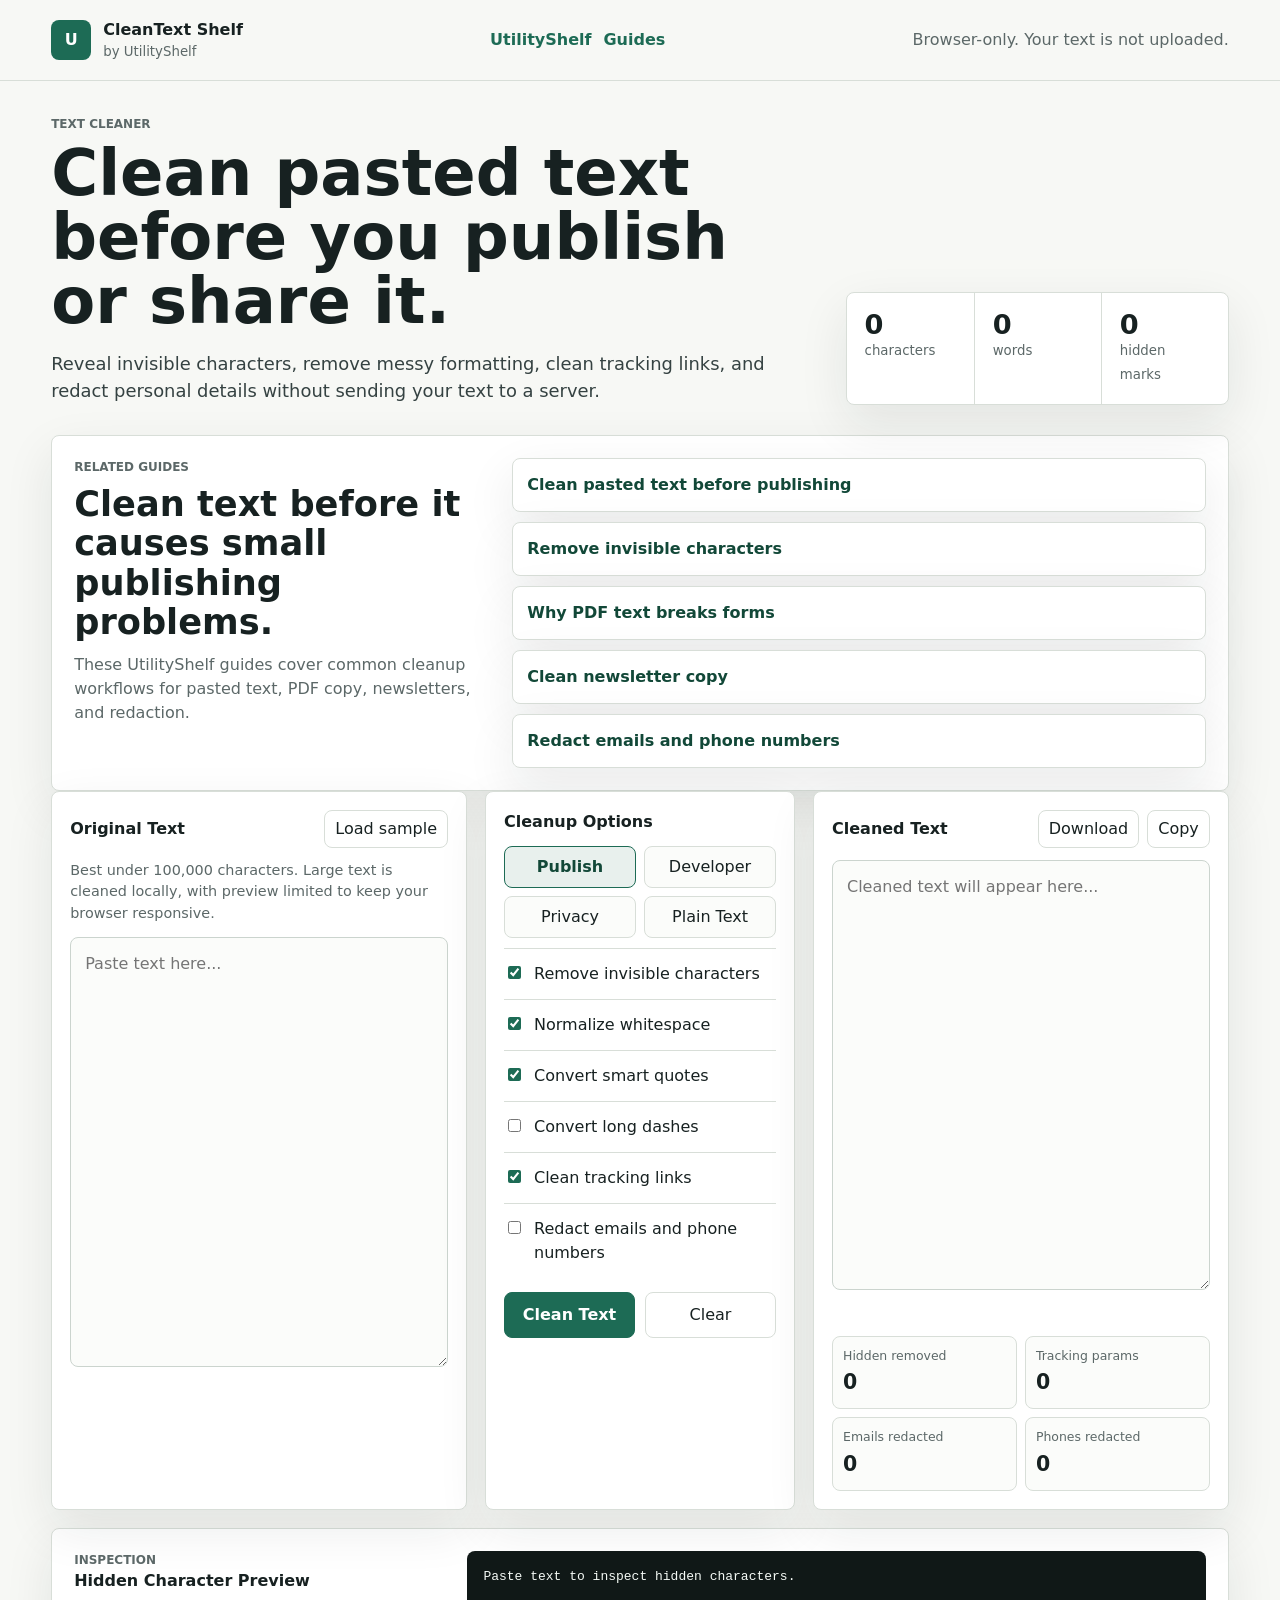
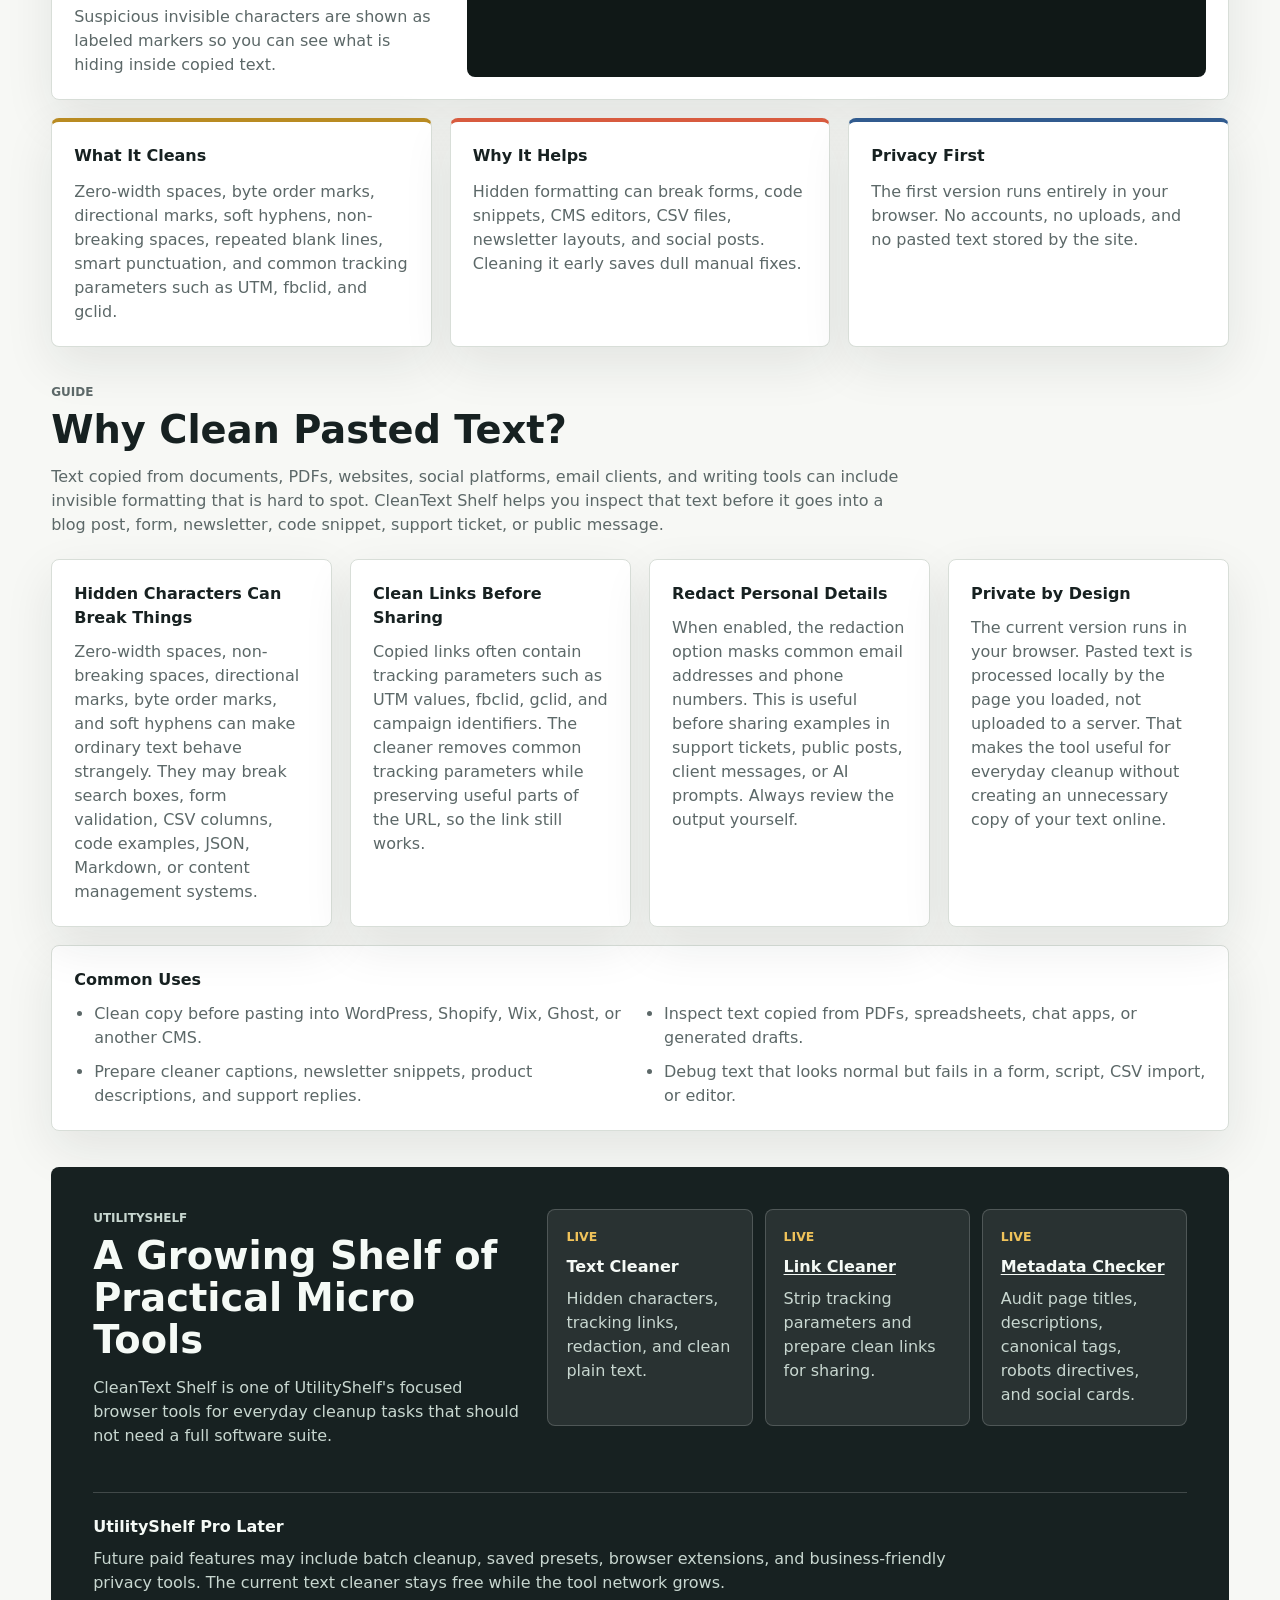
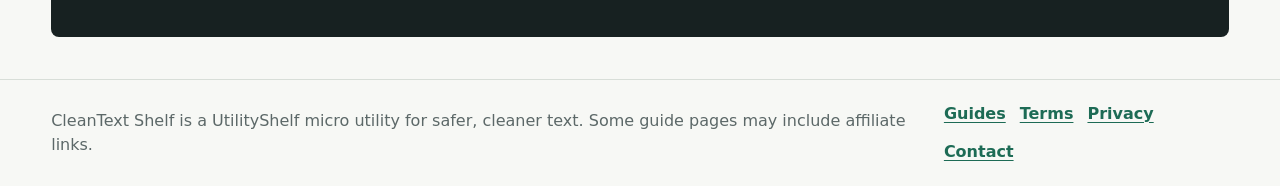
==== commit 44d0186a: "Refresh CleanText stylesheet cache" ====
--- a/index.html
+++ b/index.html
@@ -17,7 +17,7 @@
     <meta property="og:type" content="website">
     <meta property="og:url" content="https://cleantext.utilityshelf.site/">
     <link rel="canonical" href="https://cleantext.utilityshelf.site/">
-    <link rel="stylesheet" href="styles.css?v=20260528-public1">
+    <link rel="stylesheet" href="styles.css?v=20260930-links">
     <script type="application/ld+json">
       {
         "@context": "https://schema.org",
--- a/styles.css
+++ b/styles.css
@@ -542,6 +542,17 @@
   margin: 0 0 8px;
 }
 
+.tool-roadmap a,
+.tool-roadmap a:visited {
+  color: #f5faf6;
+  text-underline-offset: 2px;
+}
+
+.tool-roadmap a:hover,
+.tool-roadmap a:focus-visible {
+  color: #f0c35a;
+}
+
 .tool-roadmap p {
   margin-bottom: 0;
 }
